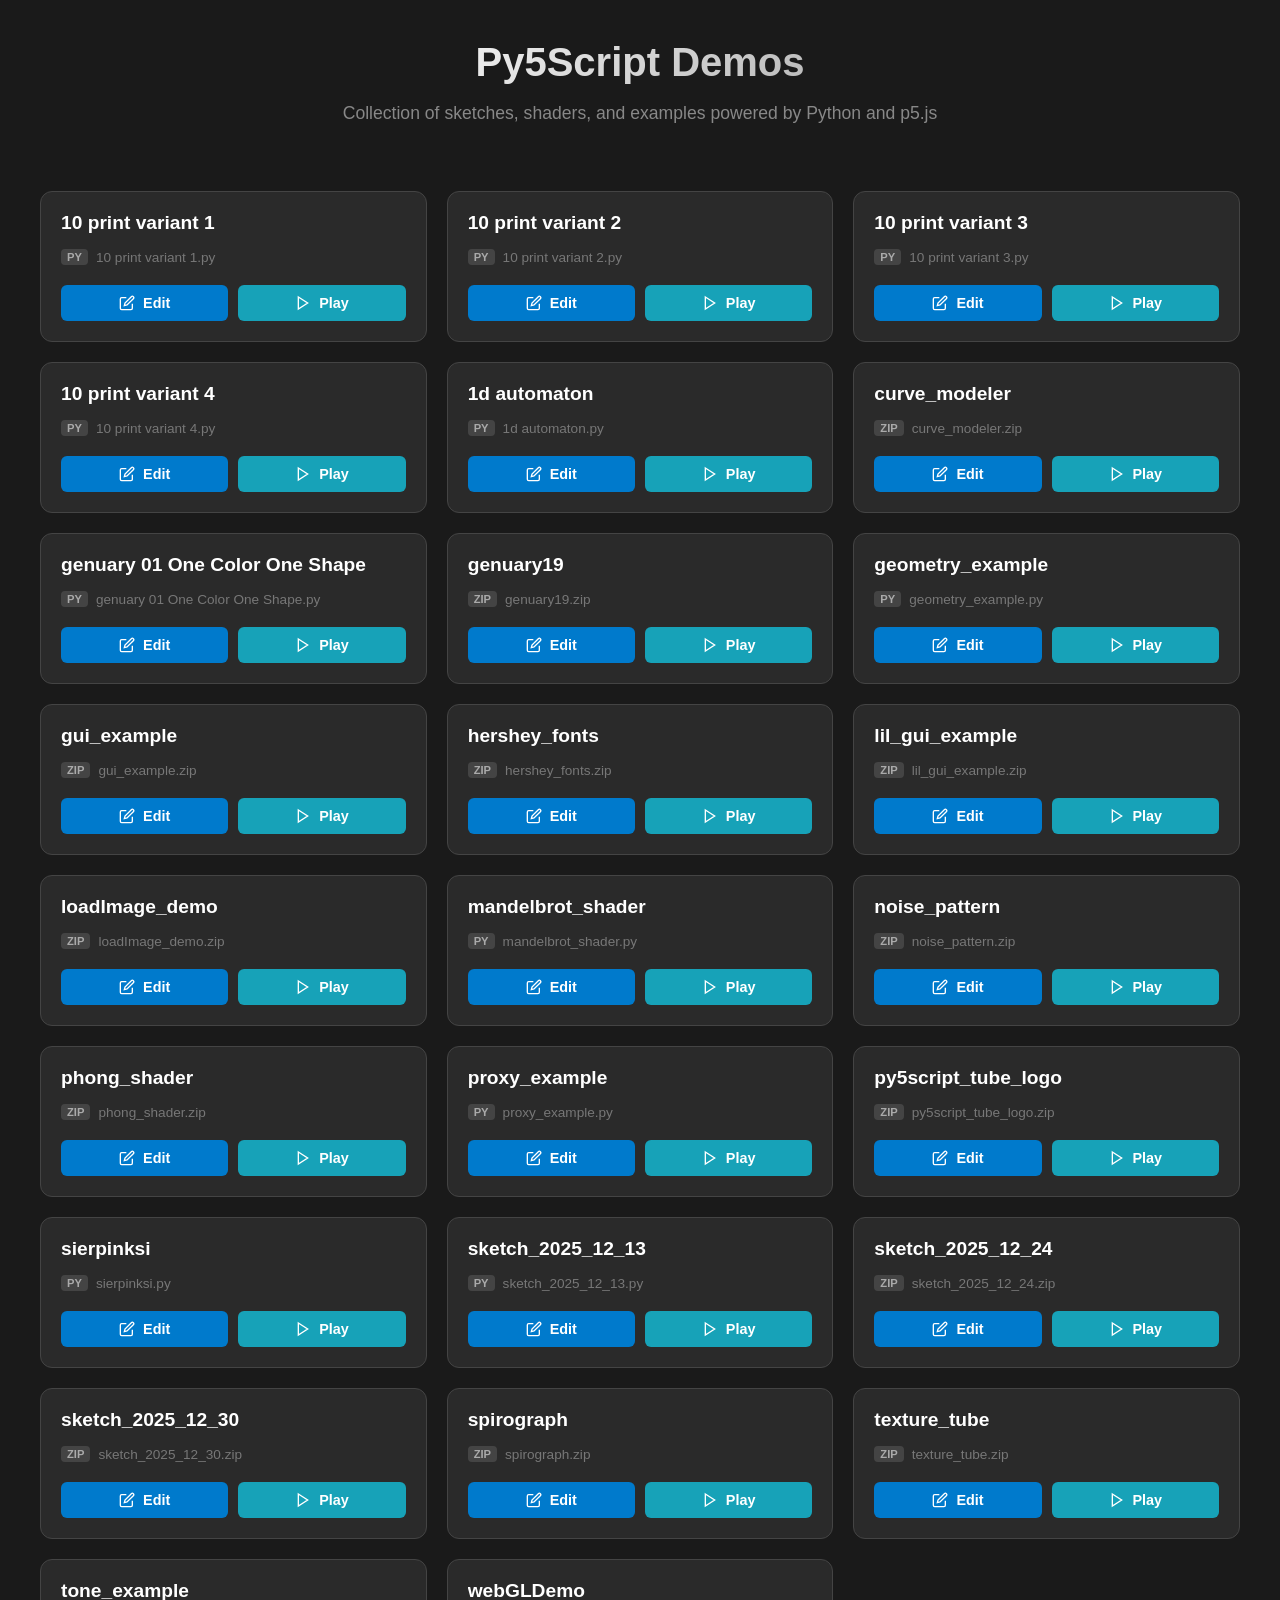
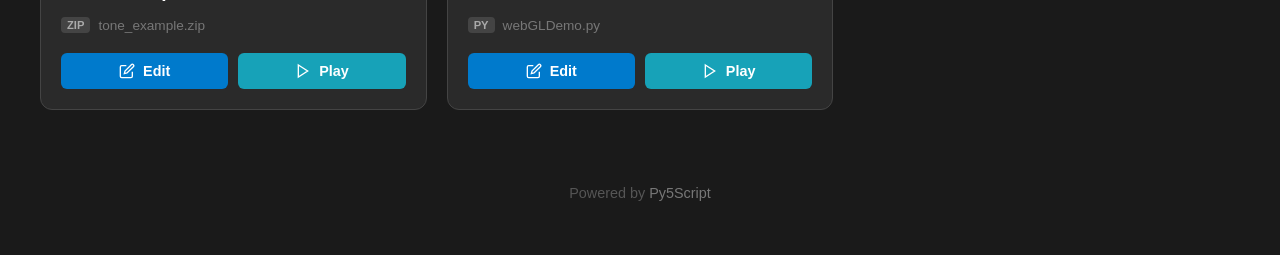
==== demo/index.html @ 5704a17d "demo index script" ====
<!DOCTYPE html>
<html lang="en">
<head>
    <meta charset="UTF-8">
    <meta name="viewport" content="width=device-width, initial-scale=1.0">
    <title>Py5Script Demos</title>
    <link rel="icon" type="image/x-icon" href="../favicon.ico">
    <style>
        :root {
            --bg-color: #1a1a1a;
            --card-bg: #2a2a2a;
            --text-color: #eee;
            --accent-color: #007acc;
            --view-color: #17a2b8;
            --run-color: #28a745;
            --border-color: #444;
            --hover-bg: #333;
        }

        body {
            font-family: 'Segoe UI', Roboto, Helvetica, Arial, sans-serif;
            background-color: var(--bg-color);
            color: var(--text-color);
            margin: 0;
            padding: 40px 20px;
            display: flex;
            flex-direction: column;
            align-items: center;
        }

        header {
            text-align: center;
            margin-bottom: 50px;
            max-width: 800px;
        }

        header h1 {
            font-size: 2.5rem;
            margin: 0 0 10px 0;
            background: linear-gradient(135deg, #fff 0%, #aaa 100%);
            -webkit-background-clip: text;
            -webkit-text-fill-color: transparent;
        }

        header p {
            color: #888;
            font-size: 1.1rem;
        }

        .demo-grid {
            display: grid;
            grid-template-columns: repeat(auto-fill, minmax(300px, 1fr));
            gap: 20px;
            width: 100%;
            max-width: 1200px;
        }

        .demo-card {
            background: var(--card-bg);
            border: 1px solid var(--border-color);
            border-radius: 12px;
            padding: 20px;
            transition: all 0.3s cubic-bezier(0.4, 0, 0.2, 1);
            display: flex;
            flex-direction: column;
            justify-content: space-between;
            position: relative;
            overflow: hidden;
        }

        .demo-card:hover {
            transform: translateY(-5px);
            border-color: var(--accent-color);
            box-shadow: 0 10px 20px rgba(0,0,0,0.3);
            background: var(--hover-bg);
        }

        .demo-card h3 {
            margin: 0 0 15px 0;
            font-size: 1.2rem;
            white-space: nowrap;
            overflow: hidden;
            text-overflow: ellipsis;
            color: #fff;
        }

        .demo-info {
            font-size: 0.85rem;
            color: #777;
            margin-bottom: 20px;
            display: flex;
            align-items: center;
            gap: 8px;
        }

        .file-type {
            padding: 2px 6px;
            border-radius: 4px;
            background: #444;
            color: #aaa;
            text-transform: uppercase;
            font-weight: bold;
            font-size: 0.7rem;
        }

        .actions {
            display: flex;
            gap: 10px;
        }

        .btn {
            flex: 1;
            padding: 10px;
            border-radius: 6px;
            text-decoration: none;
            font-weight: 600;
            font-size: 0.9rem;
            text-align: center;
            transition: filter 0.2s;
            display: flex;
            align-items: center;
            justify-content: center;
            gap: 8px;
        }

        .btn:hover {
            filter: brightness(1.2);
        }

        .btn-ide {
            background-color: var(--accent-color);
            color: white;
        }

        .btn-view {
            background-color: var(--view-color);
            color: white;
        }

        .icon {
            width: 16px;
            height: 16px;
            stroke: currentColor;
            fill: none;
            stroke-width: 2;
        }

        footer {
            margin-top: 60px;
            color: #555;
            font-size: 0.9rem;
        }

        footer a {
            color: #777;
            text-decoration: none;
        }

        footer a:hover {
            text-decoration: underline;
        }

        @media (max-width: 600px) {
            .demo-grid {
                grid-template-columns: 1fr;
            }
        }
    </style>
</head>
<body>

<header>
    <h1>Py5Script Demos</h1>
    <p>Collection of sketches, shaders, and examples powered by Python and p5.js</p>
</header>

<div class="demo-grid">
    <div class="demo-card">
        <h3>10 print variant 1</h3>
        <div class="demo-info">
            <span class="file-type">py</span>
            <span>10 print variant 1.py</span>
        </div>
        <div class="actions">
            <a href="../ide.html?sketch=demo/10%20print%20variant%201.py" class="btn btn-ide" title="Open in IDE">
                <svg class="icon" viewBox="0 0 24 24"><path d="M11 4H4a2 2 0 0 0-2 2v14a2 2 0 0 0 2 2h14a2 2 0 0 0 2-2v-7"></path><path d="M18.5 2.5a2.121 2.121 0 0 1 3 3L12 15l-4 1 1-4 9.5-9.5z"></path></svg>
                Edit
            </a>
            <a href="../view.html?sketch=demo/10%20print%20variant%201.py" class="btn btn-view" title="Run in View Mode">
                <svg class="icon" viewBox="0 0 24 24" fill="currentColor" stroke="none"><polygon points="5 3 19 12 5 21 5 3"></polygon></svg>
                Play
            </a>
        </div>
    </div>
    <div class="demo-card">
        <h3>10 print variant 2</h3>
        <div class="demo-info">
            <span class="file-type">py</span>
            <span>10 print variant 2.py</span>
        </div>
        <div class="actions">
            <a href="../ide.html?sketch=demo/10%20print%20variant%202.py" class="btn btn-ide" title="Open in IDE">
                <svg class="icon" viewBox="0 0 24 24"><path d="M11 4H4a2 2 0 0 0-2 2v14a2 2 0 0 0 2 2h14a2 2 0 0 0 2-2v-7"></path><path d="M18.5 2.5a2.121 2.121 0 0 1 3 3L12 15l-4 1 1-4 9.5-9.5z"></path></svg>
                Edit
            </a>
            <a href="../view.html?sketch=demo/10%20print%20variant%202.py" class="btn btn-view" title="Run in View Mode">
                <svg class="icon" viewBox="0 0 24 24" fill="currentColor" stroke="none"><polygon points="5 3 19 12 5 21 5 3"></polygon></svg>
                Play
            </a>
        </div>
    </div>
    <div class="demo-card">
        <h3>10 print variant 3</h3>
        <div class="demo-info">
            <span class="file-type">py</span>
            <span>10 print variant 3.py</span>
        </div>
        <div class="actions">
            <a href="../ide.html?sketch=demo/10%20print%20variant%203.py" class="btn btn-ide" title="Open in IDE">
                <svg class="icon" viewBox="0 0 24 24"><path d="M11 4H4a2 2 0 0 0-2 2v14a2 2 0 0 0 2 2h14a2 2 0 0 0 2-2v-7"></path><path d="M18.5 2.5a2.121 2.121 0 0 1 3 3L12 15l-4 1 1-4 9.5-9.5z"></path></svg>
                Edit
            </a>
            <a href="../view.html?sketch=demo/10%20print%20variant%203.py" class="btn btn-view" title="Run in View Mode">
                <svg class="icon" viewBox="0 0 24 24" fill="currentColor" stroke="none"><polygon points="5 3 19 12 5 21 5 3"></polygon></svg>
                Play
            </a>
        </div>
    </div>
    <div class="demo-card">
        <h3>10 print variant 4</h3>
        <div class="demo-info">
            <span class="file-type">py</span>
            <span>10 print variant 4.py</span>
        </div>
        <div class="actions">
            <a href="../ide.html?sketch=demo/10%20print%20variant%204.py" class="btn btn-ide" title="Open in IDE">
                <svg class="icon" viewBox="0 0 24 24"><path d="M11 4H4a2 2 0 0 0-2 2v14a2 2 0 0 0 2 2h14a2 2 0 0 0 2-2v-7"></path><path d="M18.5 2.5a2.121 2.121 0 0 1 3 3L12 15l-4 1 1-4 9.5-9.5z"></path></svg>
                Edit
            </a>
            <a href="../view.html?sketch=demo/10%20print%20variant%204.py" class="btn btn-view" title="Run in View Mode">
                <svg class="icon" viewBox="0 0 24 24" fill="currentColor" stroke="none"><polygon points="5 3 19 12 5 21 5 3"></polygon></svg>
                Play
            </a>
        </div>
    </div>
    <div class="demo-card">
        <h3>1d automaton</h3>
        <div class="demo-info">
            <span class="file-type">py</span>
            <span>1d automaton.py</span>
        </div>
        <div class="actions">
            <a href="../ide.html?sketch=demo/1d%20automaton.py" class="btn btn-ide" title="Open in IDE">
                <svg class="icon" viewBox="0 0 24 24"><path d="M11 4H4a2 2 0 0 0-2 2v14a2 2 0 0 0 2 2h14a2 2 0 0 0 2-2v-7"></path><path d="M18.5 2.5a2.121 2.121 0 0 1 3 3L12 15l-4 1 1-4 9.5-9.5z"></path></svg>
                Edit
            </a>
            <a href="../view.html?sketch=demo/1d%20automaton.py" class="btn btn-view" title="Run in View Mode">
                <svg class="icon" viewBox="0 0 24 24" fill="currentColor" stroke="none"><polygon points="5 3 19 12 5 21 5 3"></polygon></svg>
                Play
            </a>
        </div>
    </div>
    <div class="demo-card">
        <h3>curve_modeler</h3>
        <div class="demo-info">
            <span class="file-type">zip</span>
            <span>curve_modeler.zip</span>
        </div>
        <div class="actions">
            <a href="../ide.html?sketch=demo/curve_modeler.zip" class="btn btn-ide" title="Open in IDE">
                <svg class="icon" viewBox="0 0 24 24"><path d="M11 4H4a2 2 0 0 0-2 2v14a2 2 0 0 0 2 2h14a2 2 0 0 0 2-2v-7"></path><path d="M18.5 2.5a2.121 2.121 0 0 1 3 3L12 15l-4 1 1-4 9.5-9.5z"></path></svg>
                Edit
            </a>
            <a href="../view.html?sketch=demo/curve_modeler.zip" class="btn btn-view" title="Run in View Mode">
                <svg class="icon" viewBox="0 0 24 24" fill="currentColor" stroke="none"><polygon points="5 3 19 12 5 21 5 3"></polygon></svg>
                Play
            </a>
        </div>
    </div>
    <div class="demo-card">
        <h3>genuary 01 One Color One Shape</h3>
        <div class="demo-info">
            <span class="file-type">py</span>
            <span>genuary 01 One Color One Shape.py</span>
        </div>
        <div class="actions">
            <a href="../ide.html?sketch=demo/genuary%2001%20One%20Color%20One%20Shape.py" class="btn btn-ide" title="Open in IDE">
                <svg class="icon" viewBox="0 0 24 24"><path d="M11 4H4a2 2 0 0 0-2 2v14a2 2 0 0 0 2 2h14a2 2 0 0 0 2-2v-7"></path><path d="M18.5 2.5a2.121 2.121 0 0 1 3 3L12 15l-4 1 1-4 9.5-9.5z"></path></svg>
                Edit
            </a>
            <a href="../view.html?sketch=demo/genuary%2001%20One%20Color%20One%20Shape.py" class="btn btn-view" title="Run in View Mode">
                <svg class="icon" viewBox="0 0 24 24" fill="currentColor" stroke="none"><polygon points="5 3 19 12 5 21 5 3"></polygon></svg>
                Play
            </a>
        </div>
    </div>
    <div class="demo-card">
        <h3>genuary19</h3>
        <div class="demo-info">
            <span class="file-type">zip</span>
            <span>genuary19.zip</span>
        </div>
        <div class="actions">
            <a href="../ide.html?sketch=demo/genuary19.zip" class="btn btn-ide" title="Open in IDE">
                <svg class="icon" viewBox="0 0 24 24"><path d="M11 4H4a2 2 0 0 0-2 2v14a2 2 0 0 0 2 2h14a2 2 0 0 0 2-2v-7"></path><path d="M18.5 2.5a2.121 2.121 0 0 1 3 3L12 15l-4 1 1-4 9.5-9.5z"></path></svg>
                Edit
            </a>
            <a href="../view.html?sketch=demo/genuary19.zip" class="btn btn-view" title="Run in View Mode">
                <svg class="icon" viewBox="0 0 24 24" fill="currentColor" stroke="none"><polygon points="5 3 19 12 5 21 5 3"></polygon></svg>
                Play
            </a>
        </div>
    </div>
    <div class="demo-card">
        <h3>geometry_example</h3>
        <div class="demo-info">
            <span class="file-type">py</span>
            <span>geometry_example.py</span>
        </div>
        <div class="actions">
            <a href="../ide.html?sketch=demo/geometry_example.py" class="btn btn-ide" title="Open in IDE">
                <svg class="icon" viewBox="0 0 24 24"><path d="M11 4H4a2 2 0 0 0-2 2v14a2 2 0 0 0 2 2h14a2 2 0 0 0 2-2v-7"></path><path d="M18.5 2.5a2.121 2.121 0 0 1 3 3L12 15l-4 1 1-4 9.5-9.5z"></path></svg>
                Edit
            </a>
            <a href="../view.html?sketch=demo/geometry_example.py" class="btn btn-view" title="Run in View Mode">
                <svg class="icon" viewBox="0 0 24 24" fill="currentColor" stroke="none"><polygon points="5 3 19 12 5 21 5 3"></polygon></svg>
                Play
            </a>
        </div>
    </div>
    <div class="demo-card">
        <h3>gui_example</h3>
        <div class="demo-info">
            <span class="file-type">zip</span>
            <span>gui_example.zip</span>
        </div>
        <div class="actions">
            <a href="../ide.html?sketch=demo/gui_example.zip" class="btn btn-ide" title="Open in IDE">
                <svg class="icon" viewBox="0 0 24 24"><path d="M11 4H4a2 2 0 0 0-2 2v14a2 2 0 0 0 2 2h14a2 2 0 0 0 2-2v-7"></path><path d="M18.5 2.5a2.121 2.121 0 0 1 3 3L12 15l-4 1 1-4 9.5-9.5z"></path></svg>
                Edit
            </a>
            <a href="../view.html?sketch=demo/gui_example.zip" class="btn btn-view" title="Run in View Mode">
                <svg class="icon" viewBox="0 0 24 24" fill="currentColor" stroke="none"><polygon points="5 3 19 12 5 21 5 3"></polygon></svg>
                Play
            </a>
        </div>
    </div>
    <div class="demo-card">
        <h3>hershey_fonts</h3>
        <div class="demo-info">
            <span class="file-type">zip</span>
            <span>hershey_fonts.zip</span>
        </div>
        <div class="actions">
            <a href="../ide.html?sketch=demo/hershey_fonts.zip" class="btn btn-ide" title="Open in IDE">
                <svg class="icon" viewBox="0 0 24 24"><path d="M11 4H4a2 2 0 0 0-2 2v14a2 2 0 0 0 2 2h14a2 2 0 0 0 2-2v-7"></path><path d="M18.5 2.5a2.121 2.121 0 0 1 3 3L12 15l-4 1 1-4 9.5-9.5z"></path></svg>
                Edit
            </a>
            <a href="../view.html?sketch=demo/hershey_fonts.zip" class="btn btn-view" title="Run in View Mode">
                <svg class="icon" viewBox="0 0 24 24" fill="currentColor" stroke="none"><polygon points="5 3 19 12 5 21 5 3"></polygon></svg>
                Play
            </a>
        </div>
    </div>
    <div class="demo-card">
        <h3>lil_gui_example</h3>
        <div class="demo-info">
            <span class="file-type">zip</span>
            <span>lil_gui_example.zip</span>
        </div>
        <div class="actions">
            <a href="../ide.html?sketch=demo/lil_gui_example.zip" class="btn btn-ide" title="Open in IDE">
                <svg class="icon" viewBox="0 0 24 24"><path d="M11 4H4a2 2 0 0 0-2 2v14a2 2 0 0 0 2 2h14a2 2 0 0 0 2-2v-7"></path><path d="M18.5 2.5a2.121 2.121 0 0 1 3 3L12 15l-4 1 1-4 9.5-9.5z"></path></svg>
                Edit
            </a>
            <a href="../view.html?sketch=demo/lil_gui_example.zip" class="btn btn-view" title="Run in View Mode">
                <svg class="icon" viewBox="0 0 24 24" fill="currentColor" stroke="none"><polygon points="5 3 19 12 5 21 5 3"></polygon></svg>
                Play
            </a>
        </div>
    </div>
    <div class="demo-card">
        <h3>loadImage_demo</h3>
        <div class="demo-info">
            <span class="file-type">zip</span>
            <span>loadImage_demo.zip</span>
        </div>
        <div class="actions">
            <a href="../ide.html?sketch=demo/loadImage_demo.zip" class="btn btn-ide" title="Open in IDE">
                <svg class="icon" viewBox="0 0 24 24"><path d="M11 4H4a2 2 0 0 0-2 2v14a2 2 0 0 0 2 2h14a2 2 0 0 0 2-2v-7"></path><path d="M18.5 2.5a2.121 2.121 0 0 1 3 3L12 15l-4 1 1-4 9.5-9.5z"></path></svg>
                Edit
            </a>
            <a href="../view.html?sketch=demo/loadImage_demo.zip" class="btn btn-view" title="Run in View Mode">
                <svg class="icon" viewBox="0 0 24 24" fill="currentColor" stroke="none"><polygon points="5 3 19 12 5 21 5 3"></polygon></svg>
                Play
            </a>
        </div>
    </div>
    <div class="demo-card">
        <h3>mandelbrot_shader</h3>
        <div class="demo-info">
            <span class="file-type">py</span>
            <span>mandelbrot_shader.py</span>
        </div>
        <div class="actions">
            <a href="../ide.html?sketch=demo/mandelbrot_shader.py" class="btn btn-ide" title="Open in IDE">
                <svg class="icon" viewBox="0 0 24 24"><path d="M11 4H4a2 2 0 0 0-2 2v14a2 2 0 0 0 2 2h14a2 2 0 0 0 2-2v-7"></path><path d="M18.5 2.5a2.121 2.121 0 0 1 3 3L12 15l-4 1 1-4 9.5-9.5z"></path></svg>
                Edit
            </a>
            <a href="../view.html?sketch=demo/mandelbrot_shader.py" class="btn btn-view" title="Run in View Mode">
                <svg class="icon" viewBox="0 0 24 24" fill="currentColor" stroke="none"><polygon points="5 3 19 12 5 21 5 3"></polygon></svg>
                Play
            </a>
        </div>
    </div>
    <div class="demo-card">
        <h3>noise_pattern</h3>
        <div class="demo-info">
            <span class="file-type">zip</span>
            <span>noise_pattern.zip</span>
        </div>
        <div class="actions">
            <a href="../ide.html?sketch=demo/noise_pattern.zip" class="btn btn-ide" title="Open in IDE">
                <svg class="icon" viewBox="0 0 24 24"><path d="M11 4H4a2 2 0 0 0-2 2v14a2 2 0 0 0 2 2h14a2 2 0 0 0 2-2v-7"></path><path d="M18.5 2.5a2.121 2.121 0 0 1 3 3L12 15l-4 1 1-4 9.5-9.5z"></path></svg>
                Edit
            </a>
            <a href="../view.html?sketch=demo/noise_pattern.zip" class="btn btn-view" title="Run in View Mode">
                <svg class="icon" viewBox="0 0 24 24" fill="currentColor" stroke="none"><polygon points="5 3 19 12 5 21 5 3"></polygon></svg>
                Play
            </a>
        </div>
    </div>
    <div class="demo-card">
        <h3>phong_shader</h3>
        <div class="demo-info">
            <span class="file-type">zip</span>
            <span>phong_shader.zip</span>
        </div>
        <div class="actions">
            <a href="../ide.html?sketch=demo/phong_shader.zip" class="btn btn-ide" title="Open in IDE">
                <svg class="icon" viewBox="0 0 24 24"><path d="M11 4H4a2 2 0 0 0-2 2v14a2 2 0 0 0 2 2h14a2 2 0 0 0 2-2v-7"></path><path d="M18.5 2.5a2.121 2.121 0 0 1 3 3L12 15l-4 1 1-4 9.5-9.5z"></path></svg>
                Edit
            </a>
            <a href="../view.html?sketch=demo/phong_shader.zip" class="btn btn-view" title="Run in View Mode">
                <svg class="icon" viewBox="0 0 24 24" fill="currentColor" stroke="none"><polygon points="5 3 19 12 5 21 5 3"></polygon></svg>
                Play
            </a>
        </div>
    </div>
    <div class="demo-card">
        <h3>proxy_example</h3>
        <div class="demo-info">
            <span class="file-type">py</span>
            <span>proxy_example.py</span>
        </div>
        <div class="actions">
            <a href="../ide.html?sketch=demo/proxy_example.py" class="btn btn-ide" title="Open in IDE">
                <svg class="icon" viewBox="0 0 24 24"><path d="M11 4H4a2 2 0 0 0-2 2v14a2 2 0 0 0 2 2h14a2 2 0 0 0 2-2v-7"></path><path d="M18.5 2.5a2.121 2.121 0 0 1 3 3L12 15l-4 1 1-4 9.5-9.5z"></path></svg>
                Edit
            </a>
            <a href="../view.html?sketch=demo/proxy_example.py" class="btn btn-view" title="Run in View Mode">
                <svg class="icon" viewBox="0 0 24 24" fill="currentColor" stroke="none"><polygon points="5 3 19 12 5 21 5 3"></polygon></svg>
                Play
            </a>
        </div>
    </div>
    <div class="demo-card">
        <h3>py5script_tube_logo</h3>
        <div class="demo-info">
            <span class="file-type">zip</span>
            <span>py5script_tube_logo.zip</span>
        </div>
        <div class="actions">
            <a href="../ide.html?sketch=demo/py5script_tube_logo.zip" class="btn btn-ide" title="Open in IDE">
                <svg class="icon" viewBox="0 0 24 24"><path d="M11 4H4a2 2 0 0 0-2 2v14a2 2 0 0 0 2 2h14a2 2 0 0 0 2-2v-7"></path><path d="M18.5 2.5a2.121 2.121 0 0 1 3 3L12 15l-4 1 1-4 9.5-9.5z"></path></svg>
                Edit
            </a>
            <a href="../view.html?sketch=demo/py5script_tube_logo.zip" class="btn btn-view" title="Run in View Mode">
                <svg class="icon" viewBox="0 0 24 24" fill="currentColor" stroke="none"><polygon points="5 3 19 12 5 21 5 3"></polygon></svg>
                Play
            </a>
        </div>
    </div>
    <div class="demo-card">
        <h3>sierpinksi</h3>
        <div class="demo-info">
            <span class="file-type">py</span>
            <span>sierpinksi.py</span>
        </div>
        <div class="actions">
            <a href="../ide.html?sketch=demo/sierpinksi.py" class="btn btn-ide" title="Open in IDE">
                <svg class="icon" viewBox="0 0 24 24"><path d="M11 4H4a2 2 0 0 0-2 2v14a2 2 0 0 0 2 2h14a2 2 0 0 0 2-2v-7"></path><path d="M18.5 2.5a2.121 2.121 0 0 1 3 3L12 15l-4 1 1-4 9.5-9.5z"></path></svg>
                Edit
            </a>
            <a href="../view.html?sketch=demo/sierpinksi.py" class="btn btn-view" title="Run in View Mode">
                <svg class="icon" viewBox="0 0 24 24" fill="currentColor" stroke="none"><polygon points="5 3 19 12 5 21 5 3"></polygon></svg>
                Play
            </a>
        </div>
    </div>
    <div class="demo-card">
        <h3>sketch_2025_12_13</h3>
        <div class="demo-info">
            <span class="file-type">py</span>
            <span>sketch_2025_12_13.py</span>
        </div>
        <div class="actions">
            <a href="../ide.html?sketch=demo/sketch_2025_12_13.py" class="btn btn-ide" title="Open in IDE">
                <svg class="icon" viewBox="0 0 24 24"><path d="M11 4H4a2 2 0 0 0-2 2v14a2 2 0 0 0 2 2h14a2 2 0 0 0 2-2v-7"></path><path d="M18.5 2.5a2.121 2.121 0 0 1 3 3L12 15l-4 1 1-4 9.5-9.5z"></path></svg>
                Edit
            </a>
            <a href="../view.html?sketch=demo/sketch_2025_12_13.py" class="btn btn-view" title="Run in View Mode">
                <svg class="icon" viewBox="0 0 24 24" fill="currentColor" stroke="none"><polygon points="5 3 19 12 5 21 5 3"></polygon></svg>
                Play
            </a>
        </div>
    </div>
    <div class="demo-card">
        <h3>sketch_2025_12_24</h3>
        <div class="demo-info">
            <span class="file-type">zip</span>
            <span>sketch_2025_12_24.zip</span>
        </div>
        <div class="actions">
            <a href="../ide.html?sketch=demo/sketch_2025_12_24.zip" class="btn btn-ide" title="Open in IDE">
                <svg class="icon" viewBox="0 0 24 24"><path d="M11 4H4a2 2 0 0 0-2 2v14a2 2 0 0 0 2 2h14a2 2 0 0 0 2-2v-7"></path><path d="M18.5 2.5a2.121 2.121 0 0 1 3 3L12 15l-4 1 1-4 9.5-9.5z"></path></svg>
                Edit
            </a>
            <a href="../view.html?sketch=demo/sketch_2025_12_24.zip" class="btn btn-view" title="Run in View Mode">
                <svg class="icon" viewBox="0 0 24 24" fill="currentColor" stroke="none"><polygon points="5 3 19 12 5 21 5 3"></polygon></svg>
                Play
            </a>
        </div>
    </div>
    <div class="demo-card">
        <h3>sketch_2025_12_30</h3>
        <div class="demo-info">
            <span class="file-type">zip</span>
            <span>sketch_2025_12_30.zip</span>
        </div>
        <div class="actions">
            <a href="../ide.html?sketch=demo/sketch_2025_12_30.zip" class="btn btn-ide" title="Open in IDE">
                <svg class="icon" viewBox="0 0 24 24"><path d="M11 4H4a2 2 0 0 0-2 2v14a2 2 0 0 0 2 2h14a2 2 0 0 0 2-2v-7"></path><path d="M18.5 2.5a2.121 2.121 0 0 1 3 3L12 15l-4 1 1-4 9.5-9.5z"></path></svg>
                Edit
            </a>
            <a href="../view.html?sketch=demo/sketch_2025_12_30.zip" class="btn btn-view" title="Run in View Mode">
                <svg class="icon" viewBox="0 0 24 24" fill="currentColor" stroke="none"><polygon points="5 3 19 12 5 21 5 3"></polygon></svg>
                Play
            </a>
        </div>
    </div>
    <div class="demo-card">
        <h3>spirograph</h3>
        <div class="demo-info">
            <span class="file-type">zip</span>
            <span>spirograph.zip</span>
        </div>
        <div class="actions">
            <a href="../ide.html?sketch=demo/spirograph.zip" class="btn btn-ide" title="Open in IDE">
                <svg class="icon" viewBox="0 0 24 24"><path d="M11 4H4a2 2 0 0 0-2 2v14a2 2 0 0 0 2 2h14a2 2 0 0 0 2-2v-7"></path><path d="M18.5 2.5a2.121 2.121 0 0 1 3 3L12 15l-4 1 1-4 9.5-9.5z"></path></svg>
                Edit
            </a>
            <a href="../view.html?sketch=demo/spirograph.zip" class="btn btn-view" title="Run in View Mode">
                <svg class="icon" viewBox="0 0 24 24" fill="currentColor" stroke="none"><polygon points="5 3 19 12 5 21 5 3"></polygon></svg>
                Play
            </a>
        </div>
    </div>
    <div class="demo-card">
        <h3>texture_tube</h3>
        <div class="demo-info">
            <span class="file-type">zip</span>
            <span>texture_tube.zip</span>
        </div>
        <div class="actions">
            <a href="../ide.html?sketch=demo/texture_tube.zip" class="btn btn-ide" title="Open in IDE">
                <svg class="icon" viewBox="0 0 24 24"><path d="M11 4H4a2 2 0 0 0-2 2v14a2 2 0 0 0 2 2h14a2 2 0 0 0 2-2v-7"></path><path d="M18.5 2.5a2.121 2.121 0 0 1 3 3L12 15l-4 1 1-4 9.5-9.5z"></path></svg>
                Edit
            </a>
            <a href="../view.html?sketch=demo/texture_tube.zip" class="btn btn-view" title="Run in View Mode">
                <svg class="icon" viewBox="0 0 24 24" fill="currentColor" stroke="none"><polygon points="5 3 19 12 5 21 5 3"></polygon></svg>
                Play
            </a>
        </div>
    </div>
    <div class="demo-card">
        <h3>tone_example</h3>
        <div class="demo-info">
            <span class="file-type">zip</span>
            <span>tone_example.zip</span>
        </div>
        <div class="actions">
            <a href="../ide.html?sketch=demo/tone_example.zip" class="btn btn-ide" title="Open in IDE">
                <svg class="icon" viewBox="0 0 24 24"><path d="M11 4H4a2 2 0 0 0-2 2v14a2 2 0 0 0 2 2h14a2 2 0 0 0 2-2v-7"></path><path d="M18.5 2.5a2.121 2.121 0 0 1 3 3L12 15l-4 1 1-4 9.5-9.5z"></path></svg>
                Edit
            </a>
            <a href="../view.html?sketch=demo/tone_example.zip" class="btn btn-view" title="Run in View Mode">
                <svg class="icon" viewBox="0 0 24 24" fill="currentColor" stroke="none"><polygon points="5 3 19 12 5 21 5 3"></polygon></svg>
                Play
            </a>
        </div>
    </div>
    <div class="demo-card">
        <h3>webGLDemo</h3>
        <div class="demo-info">
            <span class="file-type">py</span>
            <span>webGLDemo.py</span>
        </div>
        <div class="actions">
            <a href="../ide.html?sketch=demo/webGLDemo.py" class="btn btn-ide" title="Open in IDE">
                <svg class="icon" viewBox="0 0 24 24"><path d="M11 4H4a2 2 0 0 0-2 2v14a2 2 0 0 0 2 2h14a2 2 0 0 0 2-2v-7"></path><path d="M18.5 2.5a2.121 2.121 0 0 1 3 3L12 15l-4 1 1-4 9.5-9.5z"></path></svg>
                Edit
            </a>
            <a href="../view.html?sketch=demo/webGLDemo.py" class="btn btn-view" title="Run in View Mode">
                <svg class="icon" viewBox="0 0 24 24" fill="currentColor" stroke="none"><polygon points="5 3 19 12 5 21 5 3"></polygon></svg>
                Play
            </a>
        </div>
    </div>
</div>

<footer>
    <p>Powered by <a href="https://github.com/esperanc/Py5Script">Py5Script</a></p>
</footer>

</body>
</html>
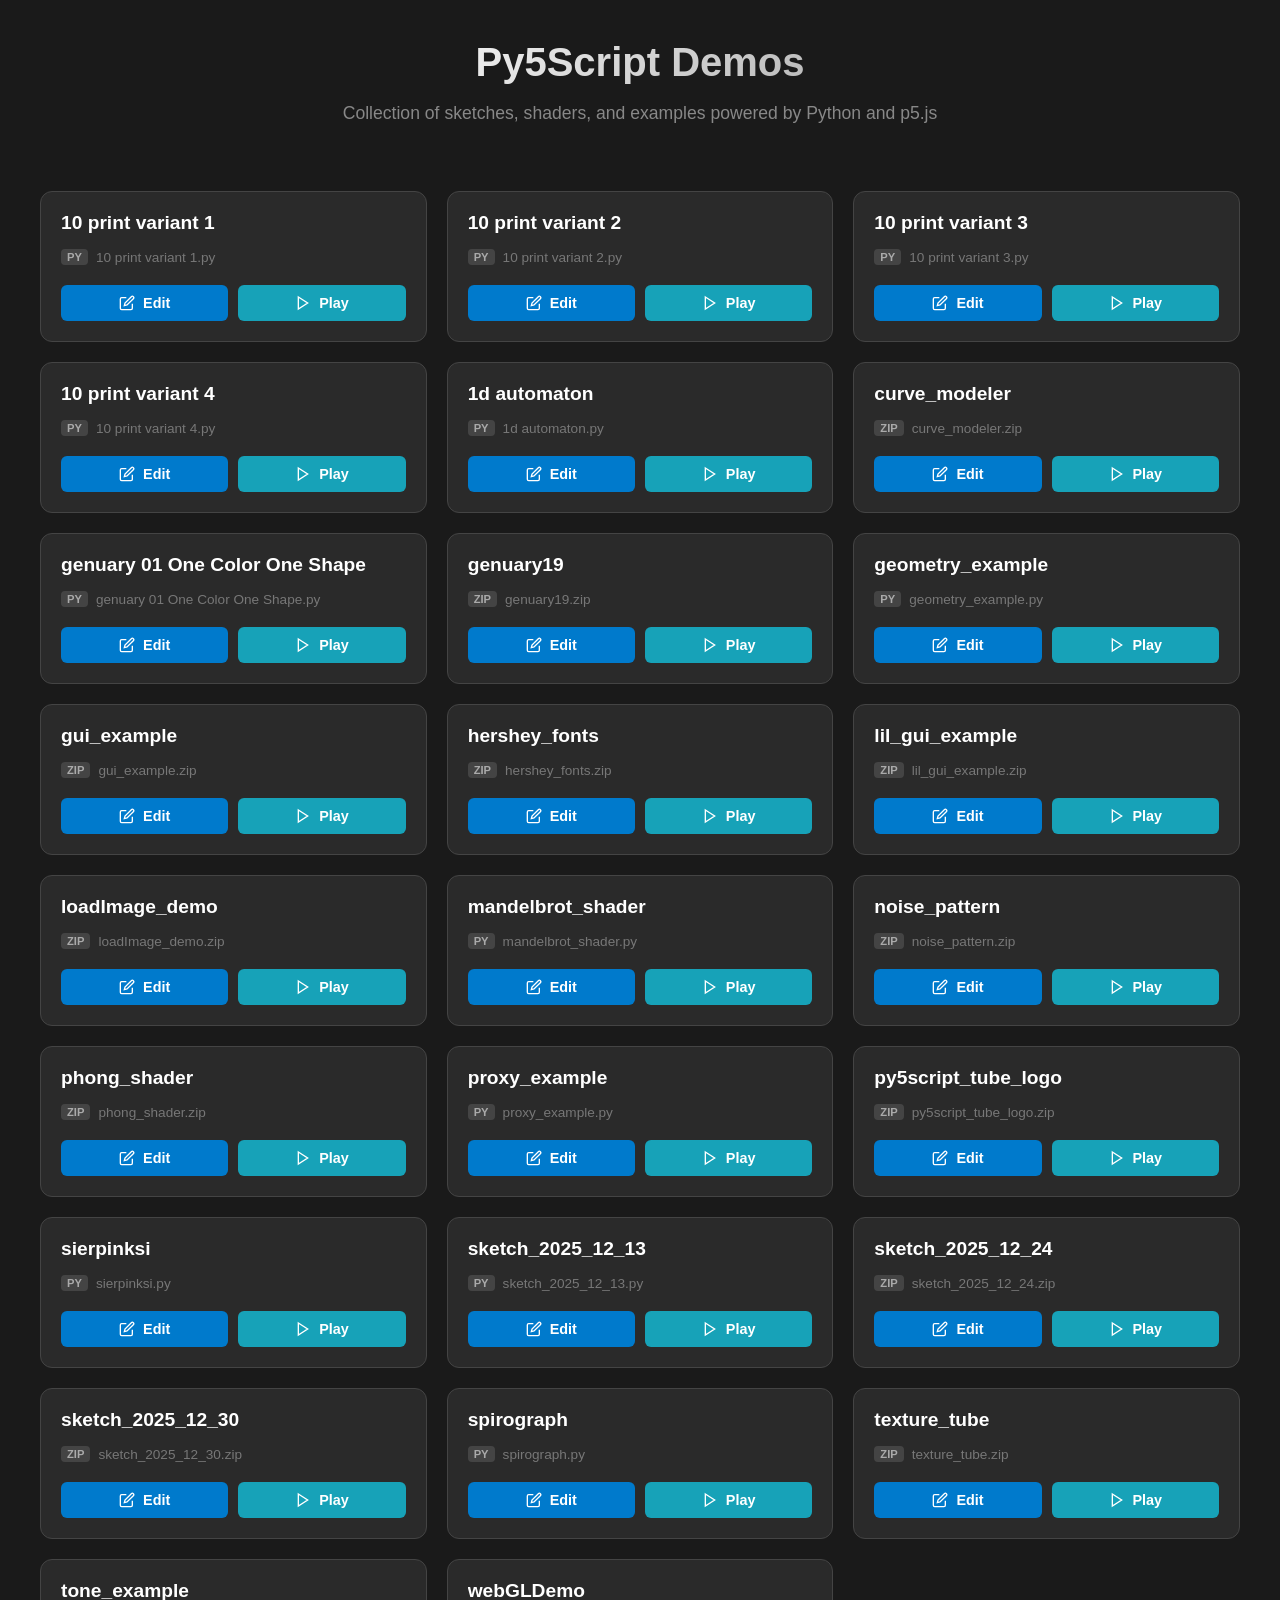
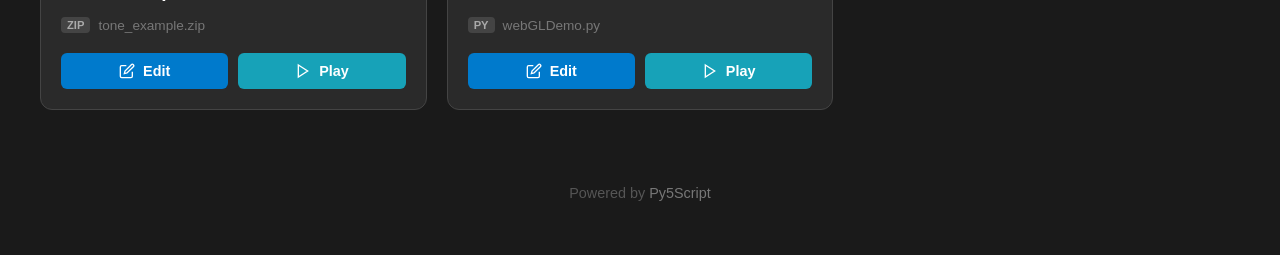
==== commit 4d5a6280: "Fixed spirograph" ====
--- a/demo/index.html
+++ b/demo/index.html
@@ -552,15 +552,15 @@
     <div class="demo-card">
         <h3>spirograph</h3>
         <div class="demo-info">
-            <span class="file-type">zip</span>
-            <span>spirograph.zip</span>
-        </div>
-        <div class="actions">
-            <a href="../ide.html?sketch=demo/spirograph.zip" class="btn btn-ide" title="Open in IDE">
-                <svg class="icon" viewBox="0 0 24 24"><path d="M11 4H4a2 2 0 0 0-2 2v14a2 2 0 0 0 2 2h14a2 2 0 0 0 2-2v-7"></path><path d="M18.5 2.5a2.121 2.121 0 0 1 3 3L12 15l-4 1 1-4 9.5-9.5z"></path></svg>
-                Edit
-            </a>
-            <a href="../view.html?sketch=demo/spirograph.zip" class="btn btn-view" title="Run in View Mode">
+            <span class="file-type">py</span>
+            <span>spirograph.py</span>
+        </div>
+        <div class="actions">
+            <a href="../ide.html?sketch=demo/spirograph.py" class="btn btn-ide" title="Open in IDE">
+                <svg class="icon" viewBox="0 0 24 24"><path d="M11 4H4a2 2 0 0 0-2 2v14a2 2 0 0 0 2 2h14a2 2 0 0 0 2-2v-7"></path><path d="M18.5 2.5a2.121 2.121 0 0 1 3 3L12 15l-4 1 1-4 9.5-9.5z"></path></svg>
+                Edit
+            </a>
+            <a href="../view.html?sketch=demo/spirograph.py" class="btn btn-view" title="Run in View Mode">
                 <svg class="icon" viewBox="0 0 24 24" fill="currentColor" stroke="none"><polygon points="5 3 19 12 5 21 5 3"></polygon></svg>
                 Play
             </a>
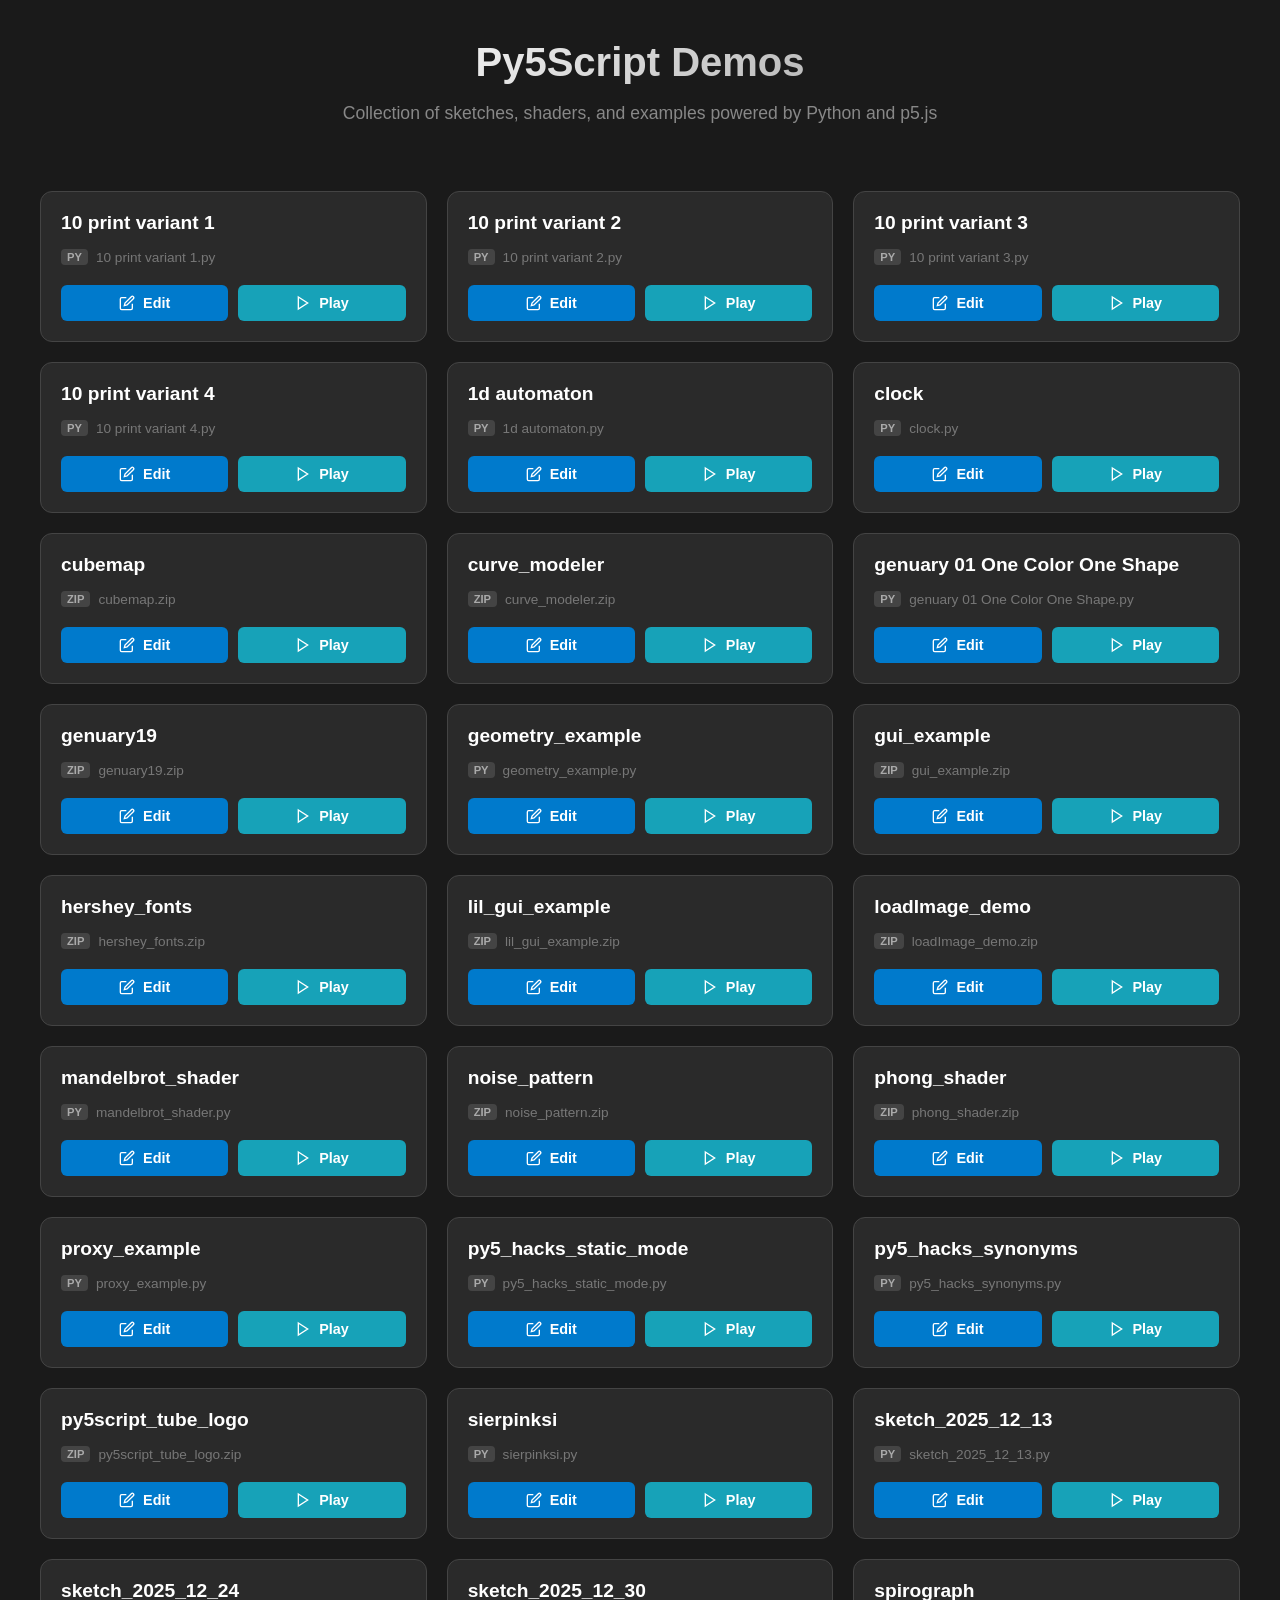
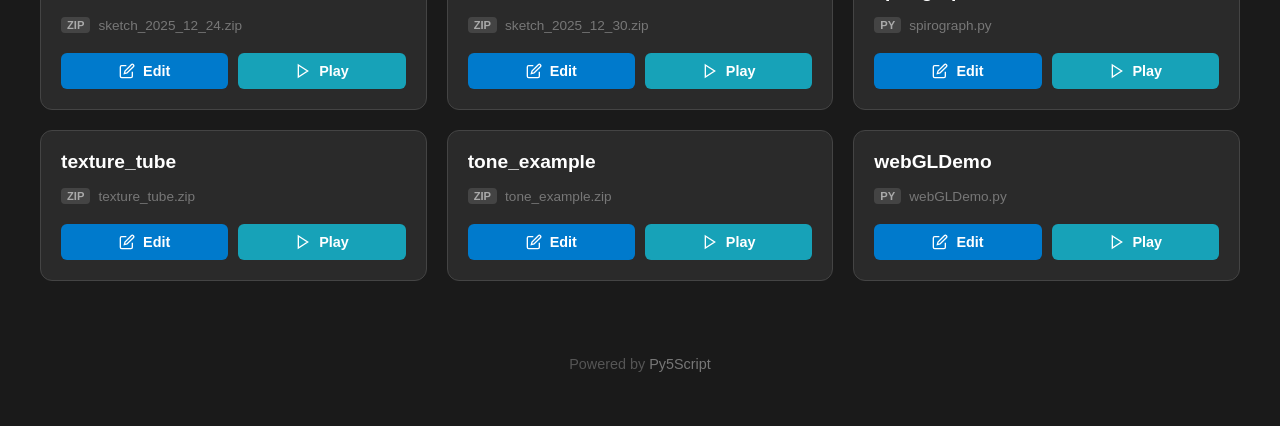
==== commit a67e5d96: "Added py5 hacks" ====
--- a/demo/index.html
+++ b/demo/index.html
@@ -261,6 +261,40 @@
         </div>
     </div>
     <div class="demo-card">
+        <h3>clock</h3>
+        <div class="demo-info">
+            <span class="file-type">py</span>
+            <span>clock.py</span>
+        </div>
+        <div class="actions">
+            <a href="../ide.html?sketch=demo/clock.py" class="btn btn-ide" title="Open in IDE">
+                <svg class="icon" viewBox="0 0 24 24"><path d="M11 4H4a2 2 0 0 0-2 2v14a2 2 0 0 0 2 2h14a2 2 0 0 0 2-2v-7"></path><path d="M18.5 2.5a2.121 2.121 0 0 1 3 3L12 15l-4 1 1-4 9.5-9.5z"></path></svg>
+                Edit
+            </a>
+            <a href="../view.html?sketch=demo/clock.py" class="btn btn-view" title="Run in View Mode">
+                <svg class="icon" viewBox="0 0 24 24" fill="currentColor" stroke="none"><polygon points="5 3 19 12 5 21 5 3"></polygon></svg>
+                Play
+            </a>
+        </div>
+    </div>
+    <div class="demo-card">
+        <h3>cubemap</h3>
+        <div class="demo-info">
+            <span class="file-type">zip</span>
+            <span>cubemap.zip</span>
+        </div>
+        <div class="actions">
+            <a href="../ide.html?sketch=demo/cubemap.zip" class="btn btn-ide" title="Open in IDE">
+                <svg class="icon" viewBox="0 0 24 24"><path d="M11 4H4a2 2 0 0 0-2 2v14a2 2 0 0 0 2 2h14a2 2 0 0 0 2-2v-7"></path><path d="M18.5 2.5a2.121 2.121 0 0 1 3 3L12 15l-4 1 1-4 9.5-9.5z"></path></svg>
+                Edit
+            </a>
+            <a href="../view.html?sketch=demo/cubemap.zip" class="btn btn-view" title="Run in View Mode">
+                <svg class="icon" viewBox="0 0 24 24" fill="currentColor" stroke="none"><polygon points="5 3 19 12 5 21 5 3"></polygon></svg>
+                Play
+            </a>
+        </div>
+    </div>
+    <div class="demo-card">
         <h3>curve_modeler</h3>
         <div class="demo-info">
             <span class="file-type">zip</span>
@@ -459,6 +493,40 @@
                 Edit
             </a>
             <a href="../view.html?sketch=demo/proxy_example.py" class="btn btn-view" title="Run in View Mode">
+                <svg class="icon" viewBox="0 0 24 24" fill="currentColor" stroke="none"><polygon points="5 3 19 12 5 21 5 3"></polygon></svg>
+                Play
+            </a>
+        </div>
+    </div>
+    <div class="demo-card">
+        <h3>py5_hacks_static_mode</h3>
+        <div class="demo-info">
+            <span class="file-type">py</span>
+            <span>py5_hacks_static_mode.py</span>
+        </div>
+        <div class="actions">
+            <a href="../ide.html?sketch=demo/py5_hacks_static_mode.py" class="btn btn-ide" title="Open in IDE">
+                <svg class="icon" viewBox="0 0 24 24"><path d="M11 4H4a2 2 0 0 0-2 2v14a2 2 0 0 0 2 2h14a2 2 0 0 0 2-2v-7"></path><path d="M18.5 2.5a2.121 2.121 0 0 1 3 3L12 15l-4 1 1-4 9.5-9.5z"></path></svg>
+                Edit
+            </a>
+            <a href="../view.html?sketch=demo/py5_hacks_static_mode.py" class="btn btn-view" title="Run in View Mode">
+                <svg class="icon" viewBox="0 0 24 24" fill="currentColor" stroke="none"><polygon points="5 3 19 12 5 21 5 3"></polygon></svg>
+                Play
+            </a>
+        </div>
+    </div>
+    <div class="demo-card">
+        <h3>py5_hacks_synonyms</h3>
+        <div class="demo-info">
+            <span class="file-type">py</span>
+            <span>py5_hacks_synonyms.py</span>
+        </div>
+        <div class="actions">
+            <a href="../ide.html?sketch=demo/py5_hacks_synonyms.py" class="btn btn-ide" title="Open in IDE">
+                <svg class="icon" viewBox="0 0 24 24"><path d="M11 4H4a2 2 0 0 0-2 2v14a2 2 0 0 0 2 2h14a2 2 0 0 0 2-2v-7"></path><path d="M18.5 2.5a2.121 2.121 0 0 1 3 3L12 15l-4 1 1-4 9.5-9.5z"></path></svg>
+                Edit
+            </a>
+            <a href="../view.html?sketch=demo/py5_hacks_synonyms.py" class="btn btn-view" title="Run in View Mode">
                 <svg class="icon" viewBox="0 0 24 24" fill="currentColor" stroke="none"><polygon points="5 3 19 12 5 21 5 3"></polygon></svg>
                 Play
             </a>
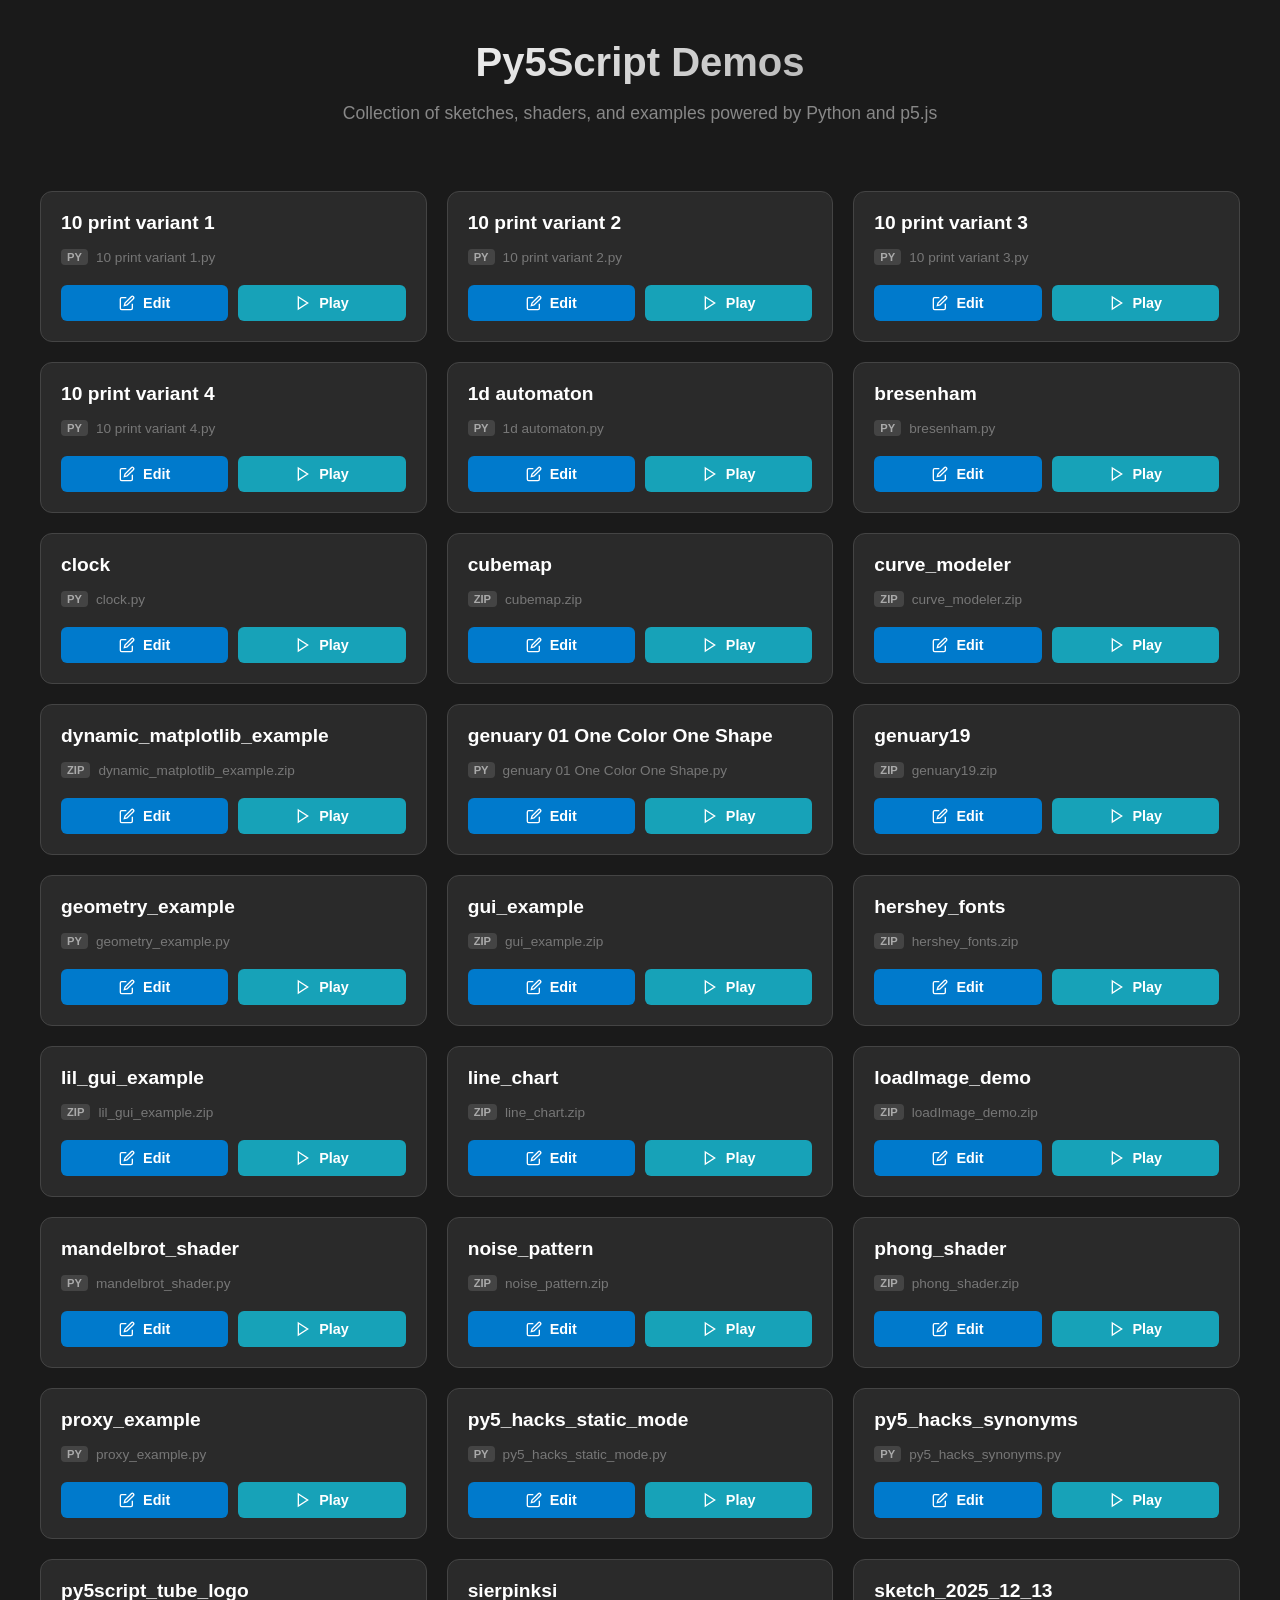
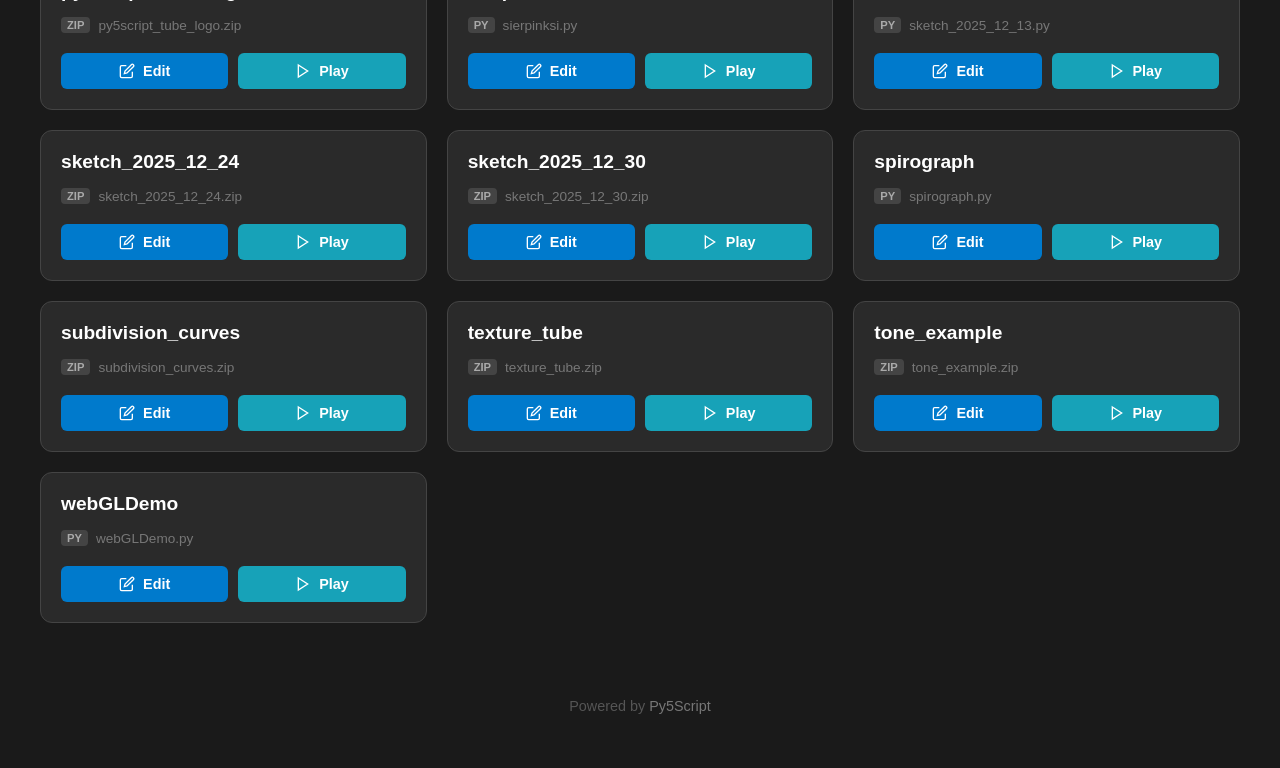
==== commit bc813898: "bresenham demo" ====
--- a/demo/index.html
+++ b/demo/index.html
@@ -261,6 +261,23 @@
         </div>
     </div>
     <div class="demo-card">
+        <h3>bresenham</h3>
+        <div class="demo-info">
+            <span class="file-type">py</span>
+            <span>bresenham.py</span>
+        </div>
+        <div class="actions">
+            <a href="../ide.html?sketch=demo/bresenham.py" class="btn btn-ide" title="Open in IDE">
+                <svg class="icon" viewBox="0 0 24 24"><path d="M11 4H4a2 2 0 0 0-2 2v14a2 2 0 0 0 2 2h14a2 2 0 0 0 2-2v-7"></path><path d="M18.5 2.5a2.121 2.121 0 0 1 3 3L12 15l-4 1 1-4 9.5-9.5z"></path></svg>
+                Edit
+            </a>
+            <a href="../view.html?sketch=demo/bresenham.py" class="btn btn-view" title="Run in View Mode">
+                <svg class="icon" viewBox="0 0 24 24" fill="currentColor" stroke="none"><polygon points="5 3 19 12 5 21 5 3"></polygon></svg>
+                Play
+            </a>
+        </div>
+    </div>
+    <div class="demo-card">
         <h3>clock</h3>
         <div class="demo-info">
             <span class="file-type">py</span>
@@ -312,6 +329,23 @@
         </div>
     </div>
     <div class="demo-card">
+        <h3>dynamic_matplotlib_example</h3>
+        <div class="demo-info">
+            <span class="file-type">zip</span>
+            <span>dynamic_matplotlib_example.zip</span>
+        </div>
+        <div class="actions">
+            <a href="../ide.html?sketch=demo/dynamic_matplotlib_example.zip" class="btn btn-ide" title="Open in IDE">
+                <svg class="icon" viewBox="0 0 24 24"><path d="M11 4H4a2 2 0 0 0-2 2v14a2 2 0 0 0 2 2h14a2 2 0 0 0 2-2v-7"></path><path d="M18.5 2.5a2.121 2.121 0 0 1 3 3L12 15l-4 1 1-4 9.5-9.5z"></path></svg>
+                Edit
+            </a>
+            <a href="../view.html?sketch=demo/dynamic_matplotlib_example.zip" class="btn btn-view" title="Run in View Mode">
+                <svg class="icon" viewBox="0 0 24 24" fill="currentColor" stroke="none"><polygon points="5 3 19 12 5 21 5 3"></polygon></svg>
+                Play
+            </a>
+        </div>
+    </div>
+    <div class="demo-card">
         <h3>genuary 01 One Color One Shape</h3>
         <div class="demo-info">
             <span class="file-type">py</span>
@@ -414,6 +448,23 @@
         </div>
     </div>
     <div class="demo-card">
+        <h3>line_chart</h3>
+        <div class="demo-info">
+            <span class="file-type">zip</span>
+            <span>line_chart.zip</span>
+        </div>
+        <div class="actions">
+            <a href="../ide.html?sketch=demo/line_chart.zip" class="btn btn-ide" title="Open in IDE">
+                <svg class="icon" viewBox="0 0 24 24"><path d="M11 4H4a2 2 0 0 0-2 2v14a2 2 0 0 0 2 2h14a2 2 0 0 0 2-2v-7"></path><path d="M18.5 2.5a2.121 2.121 0 0 1 3 3L12 15l-4 1 1-4 9.5-9.5z"></path></svg>
+                Edit
+            </a>
+            <a href="../view.html?sketch=demo/line_chart.zip" class="btn btn-view" title="Run in View Mode">
+                <svg class="icon" viewBox="0 0 24 24" fill="currentColor" stroke="none"><polygon points="5 3 19 12 5 21 5 3"></polygon></svg>
+                Play
+            </a>
+        </div>
+    </div>
+    <div class="demo-card">
         <h3>loadImage_demo</h3>
         <div class="demo-info">
             <span class="file-type">zip</span>
@@ -629,6 +680,23 @@
                 Edit
             </a>
             <a href="../view.html?sketch=demo/spirograph.py" class="btn btn-view" title="Run in View Mode">
+                <svg class="icon" viewBox="0 0 24 24" fill="currentColor" stroke="none"><polygon points="5 3 19 12 5 21 5 3"></polygon></svg>
+                Play
+            </a>
+        </div>
+    </div>
+    <div class="demo-card">
+        <h3>subdivision_curves</h3>
+        <div class="demo-info">
+            <span class="file-type">zip</span>
+            <span>subdivision_curves.zip</span>
+        </div>
+        <div class="actions">
+            <a href="../ide.html?sketch=demo/subdivision_curves.zip" class="btn btn-ide" title="Open in IDE">
+                <svg class="icon" viewBox="0 0 24 24"><path d="M11 4H4a2 2 0 0 0-2 2v14a2 2 0 0 0 2 2h14a2 2 0 0 0 2-2v-7"></path><path d="M18.5 2.5a2.121 2.121 0 0 1 3 3L12 15l-4 1 1-4 9.5-9.5z"></path></svg>
+                Edit
+            </a>
+            <a href="../view.html?sketch=demo/subdivision_curves.zip" class="btn btn-view" title="Run in View Mode">
                 <svg class="icon" viewBox="0 0 24 24" fill="currentColor" stroke="none"><polygon points="5 3 19 12 5 21 5 3"></polygon></svg>
                 Play
             </a>
